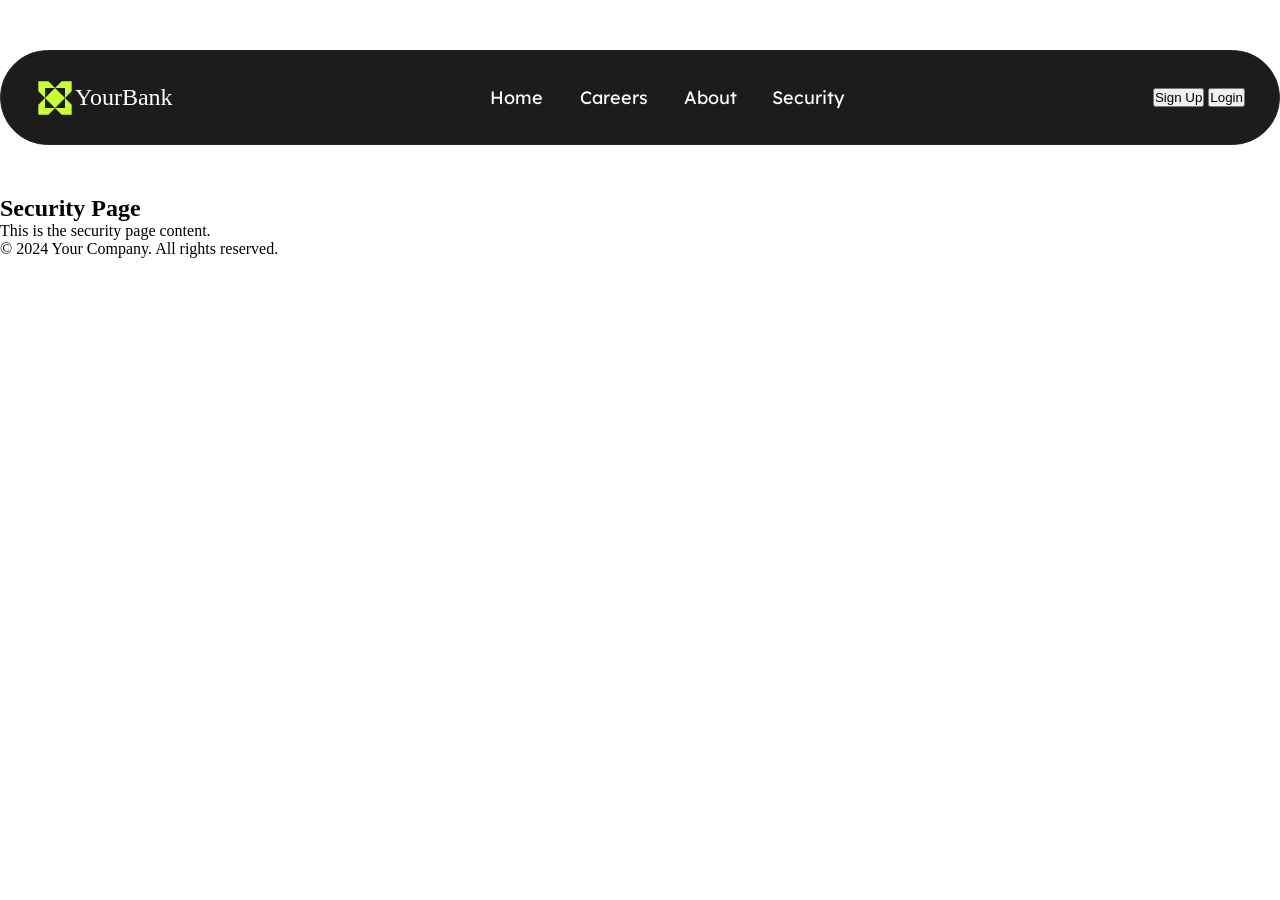
==== security-page.html @ 0df6e076 "WIP: Style for login" ====
<!DOCTYPE html>
<html lang="en">
<head>
    <meta charset="UTF-8">
    <meta name="viewport" content="width=device-width, initial-scale=1.0">
    <title>Security Page</title>
    <link rel="stylesheet" href="./style.css">
    <link rel="preconnect" href="https://fonts.googleapis.com">
    <link rel="preconnect" href="https://fonts.gstatic.com" crossorigin>
    <link href="https://fonts.googleapis.com/css2?family=Be+Vietnam+Pro:ital,wght@0,100;0,200;0,300;0,400;0,500;0,600;0,700;0,800;0,900;1,100;1,200;1,300;1,400;1,500;1,600;1,700;1,800;1,900&family=Lexend:wght@100..900&display=swap" rel="stylesheet">
</head>
<body>
    <!-- Header va navbar -->
    <header>
        <nav class="navbar">
            <div class="navbar__logo">
                <img src="./img/shape-30.svg" alt="Logo YourBank">
                <p>YourBank</p>
            </div>
            <div class="navbar__menu">
                <ul class="navbar__list">
                    <li><a href="#!">Home</a></li>
                    <li><a href="#!">Careers</a></li>
                    <li><a href="#!">About</a></li>
                    <li><a href="#!">Security</a></li>
                </ul>
            </div>
            <div class="navbar__btn">
                <button class="btn btn--secondary">Sign Up</button>
                <button class="btn btn--primary">Login</button>
            </div>
        </nav>
    </header>

    <!-- Main content -->
    <main>
        <section>
            <h1>Security Page</h1>
            <p>This is the security page content.</p>
        </section>
    </main>

    <!-- Footer -->
    <footer>
        <p>&copy; 2024 Your Company. All rights reserved.</p>
    </footer>
</body>
</html>
---- style.css ----
* {
    margin: 0;
    padding: 0;
    box-sizing: border-box;
}

body {
    
}

.navbar {
    color: white;
    background-color: #1C1C1C;

    max-width: 1596px;
    width: 100%;
    height: 95px;
    margin: 50px auto;

    display: flex;
    justify-content: space-between;
    align-items: center;

    padding: 20px 34px;

    position: relative;

    border: 1px solid #262626;
    border-radius: 100px;
}

.navbar__logo {
    display: flex;
    align-items: center;
    font-size: 24px;
}

.navbar__list {
    display: flex;
    justify-content: center;
    align-items: center;
    
    gap: 26px;

    width: 363px;
    height: 51px;
}

.navbar__list li {
    list-style: none;
    width: 112px;

    display: flex;
    justify-content: center;

    transition: all 0.3s ease;
}

.navbar__list a {
    text-decoration: none;
    color: white;

    font-family: "Lexend", sans-serif;
    font-size: 18px;
    font-weight: 400;
    line-height: 1.5;
    letter-spacing: 0%;

    display: inline-flex;
    align-items: center;
    background-color: transparent;
    outline: none;
}

.navbar__list li:hover {
    padding: 12px 20px;

    background-color: #262626;

    border-radius: 82px;
}
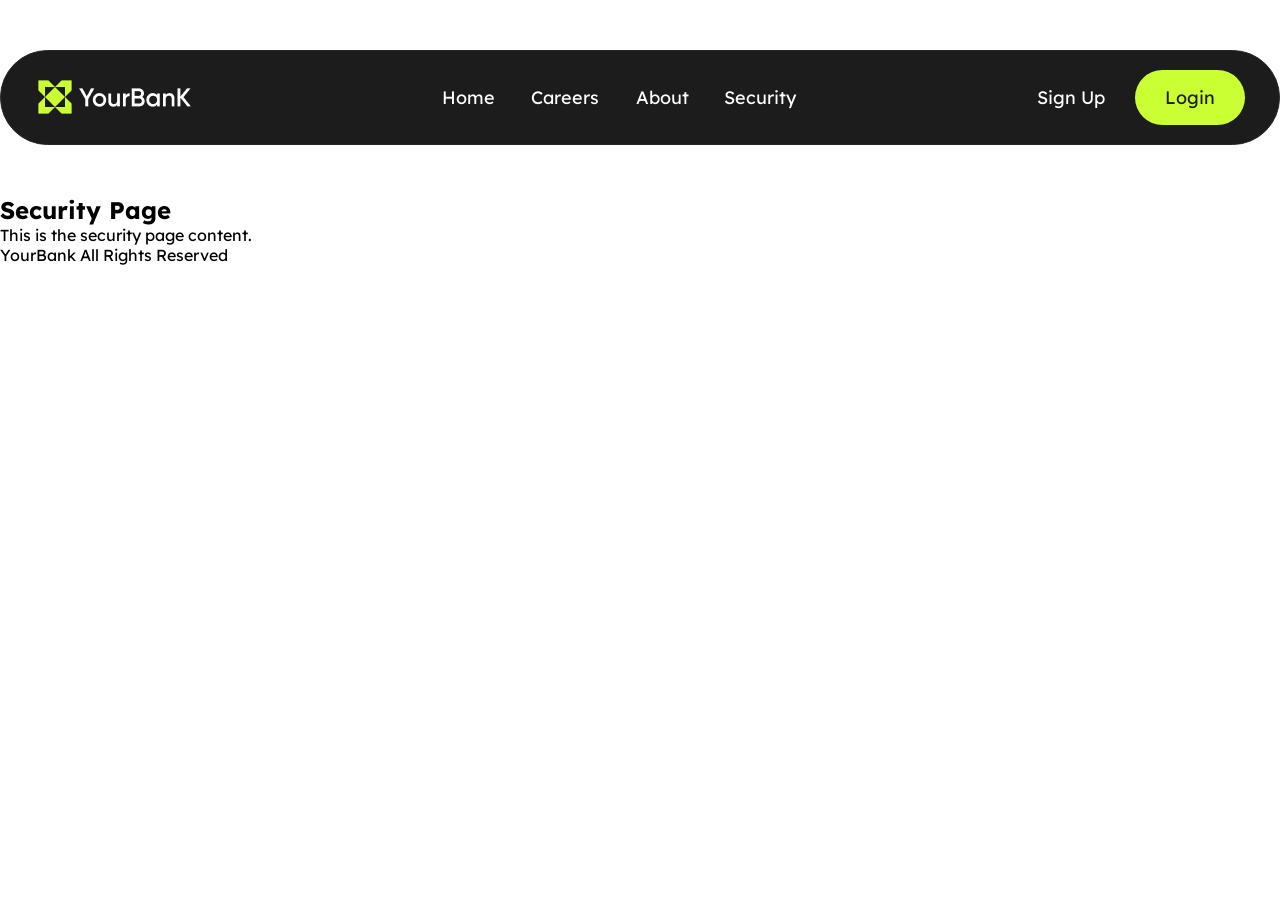
==== commit 005178f4: "Done Header Navbar" ====
--- a/security-page.html
+++ b/security-page.html
@@ -14,8 +14,7 @@
     <header>
         <nav class="navbar">
             <div class="navbar__logo">
-                <img src="./img/shape-30.svg" alt="Logo YourBank">
-                <p>YourBank</p>
+                <img src="./img/Logo.png" alt="Logo YourBank">
             </div>
             <div class="navbar__menu">
                 <ul class="navbar__list">
@@ -25,9 +24,9 @@
                     <li><a href="#!">Security</a></li>
                 </ul>
             </div>
-            <div class="navbar__btn">
-                <button class="btn btn--secondary">Sign Up</button>
-                <button class="btn btn--primary">Login</button>
+            <div class="navbar__actions">
+                <a class="navbar__link navbar__link--signup" href="#!">Sign Up</a>
+                <a class="navbar__link navbar__link--login" href="#!">Login</a>
             </div>
         </nav>
     </header>
@@ -42,7 +41,7 @@
 
     <!-- Footer -->
     <footer>
-        <p>&copy; 2024 Your Company. All rights reserved.</p>
+        <p>YourBank All Rights Reserved</p>
     </footer>
 </body>
 </html>
--- a/style.css
+++ b/style.css
@@ -1,3 +1,7 @@
+:root {
+
+}
+
 * {
     margin: 0;
     padding: 0;
@@ -5,7 +9,7 @@
 }
 
 body {
-    
+    font-family: "Lexend", sans-serif;
 }
 
 .navbar {
@@ -44,6 +48,8 @@
 
     width: 363px;
     height: 51px;
+
+    user-select: none;
 }
 
 .navbar__list li {
@@ -58,9 +64,8 @@
 
 .navbar__list a {
     text-decoration: none;
-    color: white;
+    color: #fff;
 
-    font-family: "Lexend", sans-serif;
     font-size: 18px;
     font-weight: 400;
     line-height: 1.5;
@@ -79,3 +84,34 @@
 
     border-radius: 82px;
 }
+
+.navbar__actions {
+    display: flex;
+    gap: 30px;
+}
+
+.navbar__link {
+    text-decoration: none;
+
+    font-weight: 400;
+    font-style: Regular;
+    font-size: 18px;
+    line-height: 150%;
+    letter-spacing: 0%;
+
+    cursor: pointer;
+    user-select: none;
+}
+
+.navbar__link--signup {
+    display: flex;
+    align-items: center;
+    color: #fff
+}
+
+.navbar__link--login {
+    color: #1c1c1c;
+    background-color: #caff33;
+    padding: 14px 30px;
+    border-radius: 82px;
+}
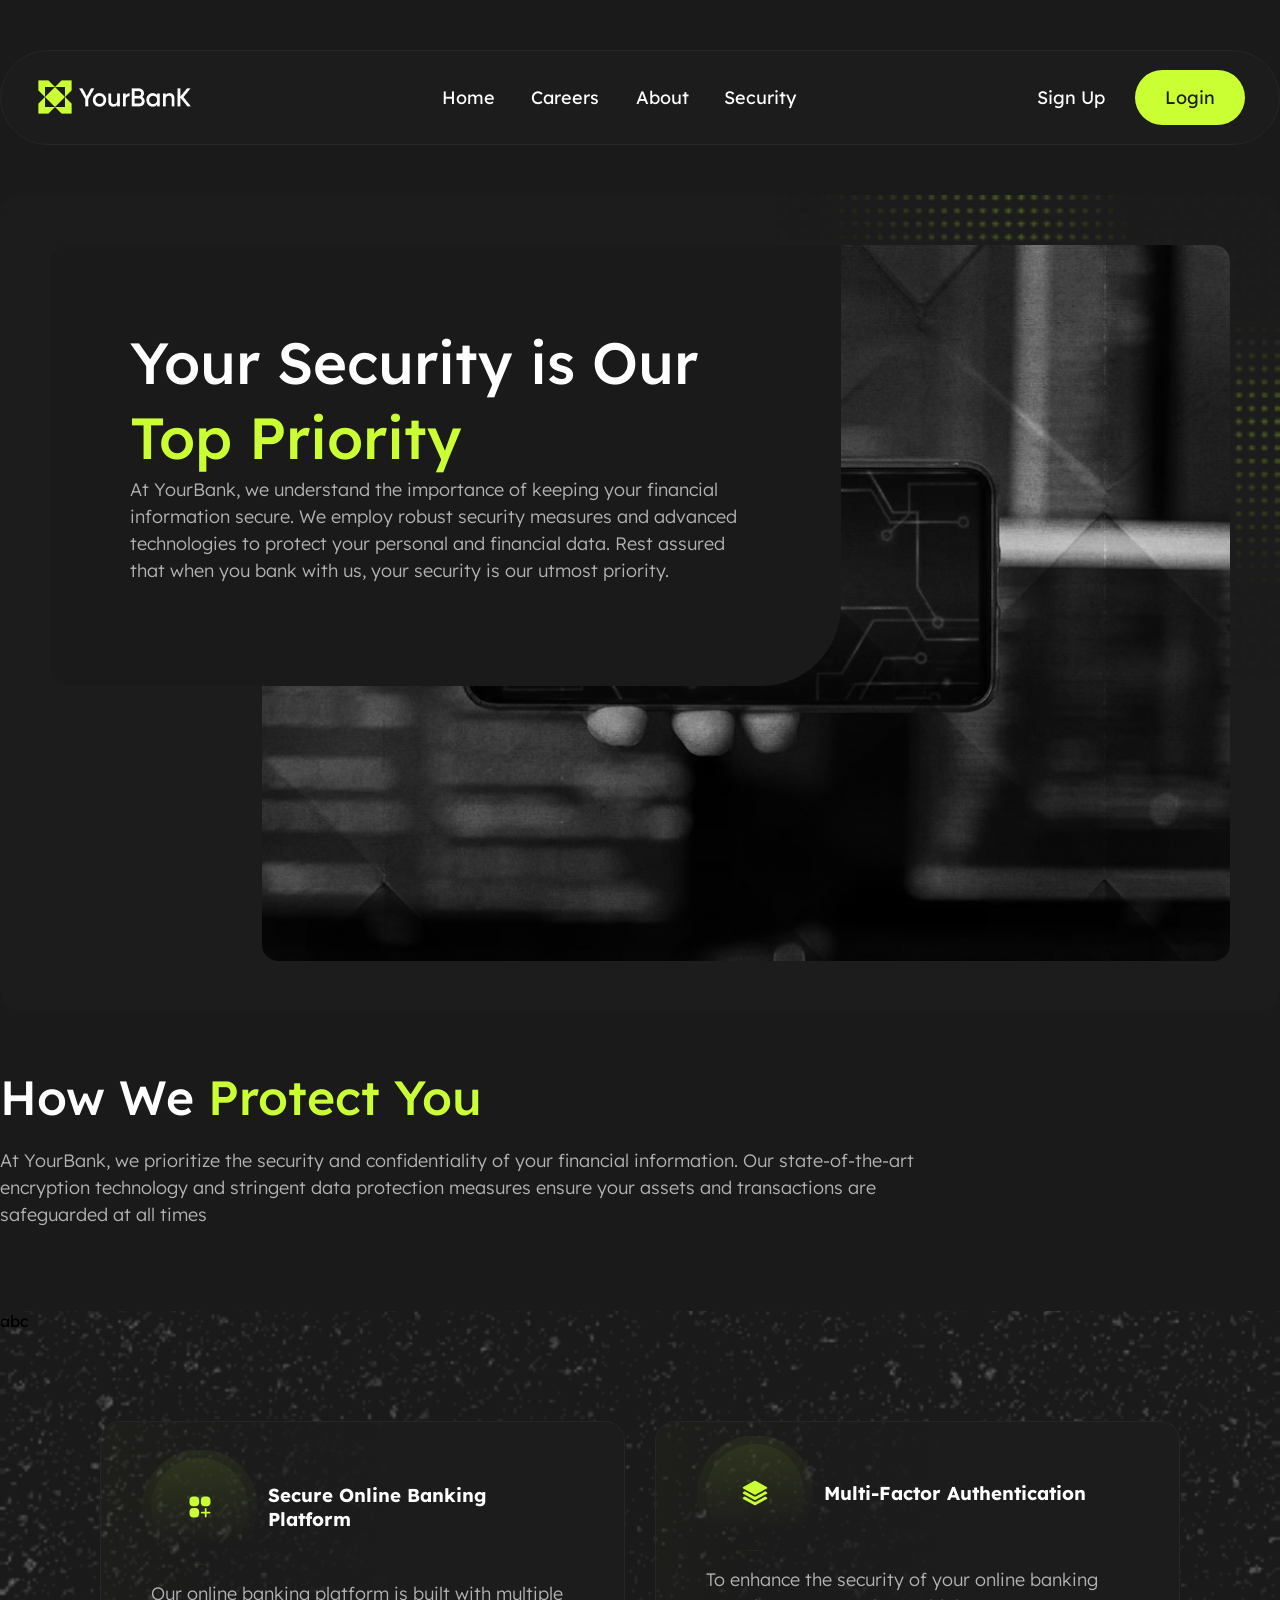
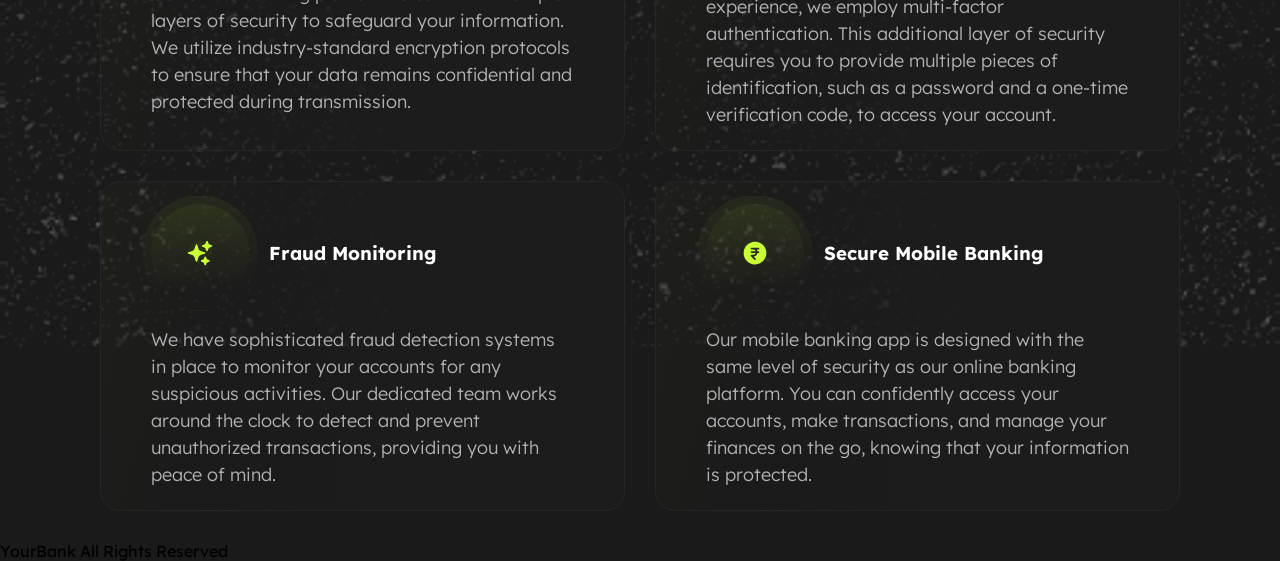
==== commit 42ad0208: "Xong section Security. WIP: Background 4 card" ====
--- a/security-page.html
+++ b/security-page.html
@@ -1,47 +1,147 @@
-<!DOCTYPE html>
+<!doctype html>
 <html lang="en">
-<head>
-    <meta charset="UTF-8">
-    <meta name="viewport" content="width=device-width, initial-scale=1.0">
+  <head>
+    <meta charset="UTF-8" />
+    <meta name="viewport" content="width=device-width, initial-scale=1.0" />
     <title>Security Page</title>
-    <link rel="stylesheet" href="./style.css">
-    <link rel="preconnect" href="https://fonts.googleapis.com">
-    <link rel="preconnect" href="https://fonts.gstatic.com" crossorigin>
-    <link href="https://fonts.googleapis.com/css2?family=Be+Vietnam+Pro:ital,wght@0,100;0,200;0,300;0,400;0,500;0,600;0,700;0,800;0,900;1,100;1,200;1,300;1,400;1,500;1,600;1,700;1,800;1,900&family=Lexend:wght@100..900&display=swap" rel="stylesheet">
-</head>
-<body>
+    <link rel="stylesheet" href="./style.css" />
+    <link rel="preconnect" href="https://fonts.googleapis.com" />
+    <link rel="preconnect" href="https://fonts.gstatic.com" crossorigin />
+    <link
+      href="https://fonts.googleapis.com/css2?family=Be+Vietnam+Pro:ital,wght@0,100;0,200;0,300;0,400;0,500;0,600;0,700;0,800;0,900;1,100;1,200;1,300;1,400;1,500;1,600;1,700;1,800;1,900&family=Lexend:wght@100..900&display=swap"
+      rel="stylesheet"
+    />
+  </head>
+  <body>
     <!-- Header va navbar -->
     <header>
-        <nav class="navbar">
-            <div class="navbar__logo">
-                <img src="./img/Logo.png" alt="Logo YourBank">
-            </div>
-            <div class="navbar__menu">
-                <ul class="navbar__list">
-                    <li><a href="#!">Home</a></li>
-                    <li><a href="#!">Careers</a></li>
-                    <li><a href="#!">About</a></li>
-                    <li><a href="#!">Security</a></li>
-                </ul>
-            </div>
-            <div class="navbar__actions">
-                <a class="navbar__link navbar__link--signup" href="#!">Sign Up</a>
-                <a class="navbar__link navbar__link--login" href="#!">Login</a>
-            </div>
-        </nav>
+      <nav class="navbar">
+        <div class="navbar__logo">
+          <img src="./img/Logo.png" alt="Logo YourBank" />
+        </div>
+        <div class="navbar__menu">
+          <ul class="navbar__list">
+            <li><a href="#!">Home</a></li>
+            <li><a href="#!">Careers</a></li>
+            <li><a href="#!">About</a></li>
+            <li><a href="#!">Security</a></li>
+          </ul>
+        </div>
+        <div class="navbar__actions">
+          <a class="navbar__link navbar__link--signup" href="#!">Sign Up</a>
+          <a class="navbar__link navbar__link--login" href="#!">Login</a>
+        </div>
+      </nav>
     </header>
 
     <!-- Main content -->
     <main>
-        <section>
-            <h1>Security Page</h1>
-            <p>This is the security page content.</p>
-        </section>
+      <!-- Hero Section -->
+      <section class="hero__container">
+        <div class="hero__content">
+          <h1 class="hero__title">
+            Your Security is Our
+            <span class="hero__hightlight">Top Priority</span>
+          </h1>
+
+          <p class="hero__desc">
+            At YourBank, we understand the importance of keeping your financial
+            information secure. We employ robust security measures and advanced
+            technologies to protect your personal and financial data. Rest
+            assured that when you bank with us, your security is our utmost
+            priority.
+          </p>
+        </div>
+
+        <div class="hero__image">
+          <img src="./img/hero.png" alt="Security Image" />
+        </div>
+
+        <div class="hero__abstract-design">
+          <img src="./img/Abstract-Design-4.png" alt="Abstract Design" />
+        </div>
+      </section>
+
+      <!-- Protection Section -->
+      <section class="protection">
+        <div class="protection__container">
+          <div class="protection__bg-img">abc</div>
+          <div class="protection__header">
+            <h2>How We <span>Protect You</span></h2>
+            <p>
+              At YourBank, we prioritize the security and confidentiality of
+              your financial information. Our state-of-the-art encryption
+              technology and stringent data protection measures ensure your
+              assets and transactions are safeguarded at all times
+            </p>
+          </div>
+          <!-- Protection Cards -->
+          <div class="protection__list">
+            <article class="protection__card">
+              <div class="protection__card-header">
+                <div class="protection__icon">
+                  <img src="./img/icon-secure.svg" alt="Secure Banking Icon" />
+                </div>
+                <h3>Secure Online Banking Platform</h3>
+              </div>
+              <p>
+                Our online banking platform is built with multiple layers of
+                security to safeguard your information. We utilize
+                industry-standard encryption protocols to ensure that your data
+                remains confidential and protected during transmission.
+              </p>
+            </article>
+            <article class="protection__card">
+              <div class="protection__card-header">
+                <div class="protection__icon">
+                  <img src="./img/icon-multi.svg" alt="Secure Banking Icon" />
+                </div>
+                <h3>Multi-Factor Authentication</h3>
+              </div>
+              <p>
+                To enhance the security of your online banking experience, we
+                employ multi-factor authentication. This additional layer of
+                security requires you to provide multiple pieces of
+                identification, such as a password and a one-time verification
+                code, to access your account.
+              </p>
+            </article>
+            <article class="protection__card">
+              <div class="protection__card-header">
+                <div class="protection__icon">
+                  <img src="./img/icon-fraud.svg" alt="Secure Banking Icon" />
+                </div>
+                <h3>Fraud Monitoring</h3>
+              </div>
+              <p>
+                We have sophisticated fraud detection systems in place to
+                monitor your accounts for any suspicious activities. Our
+                dedicated team works around the clock to detect and prevent
+                unauthorized transactions, providing you with peace of mind.
+              </p>
+            </article>
+            <article class="protection__card">
+              <div class="protection__card-header">
+                <div class="protection__icon">
+                  <img src="./img/icon-mobile.svg" alt="Secure Banking Icon" />
+                </div>
+                <h3>Secure Mobile Banking</h3>
+              </div>
+              <p>
+                Our mobile banking app is designed with the same level of
+                security as our online banking platform. You can confidently
+                access your accounts, make transactions, and manage your
+                finances on the go, knowing that your information is protected.
+              </p>
+            </article>
+          </div>
+        </div>
+      </section>
     </main>
 
     <!-- Footer -->
     <footer>
-        <p>YourBank All Rights Reserved</p>
+      <p>YourBank All Rights Reserved</p>
     </footer>
-</body>
-</html>+  </body>
+</html>
--- a/style.css
+++ b/style.css
@@ -1,117 +1,394 @@
 :root {
-
+  --background-container: #1c1c1c;
+  --background-body: #1a1a1a;
+  --color-desc: #b3b3b3;
+  --color-highlight: #caff33;
 }
 
 * {
-    margin: 0;
-    padding: 0;
-    box-sizing: border-box;
+  margin: 0;
+  padding: 0;
+  box-sizing: border-box;
 }
 
 body {
-    font-family: "Lexend", sans-serif;
+  background-color: var(--background-body);
+  font-family: "Lexend", sans-serif;
 }
 
 .navbar {
-    color: white;
-    background-color: #1C1C1C;
-
-    max-width: 1596px;
-    width: 100%;
-    height: 95px;
-    margin: 50px auto;
-
-    display: flex;
-    justify-content: space-between;
-    align-items: center;
-
-    padding: 20px 34px;
-
-    position: relative;
-
-    border: 1px solid #262626;
-    border-radius: 100px;
+  color: white;
+  background-color: var(--background-container);
+
+  max-width: 1596px;
+  width: 100%;
+  height: 95px;
+  margin: 50px auto;
+
+  display: flex;
+  justify-content: space-between;
+  align-items: center;
+
+  padding: 20px 34px;
+
+  position: relative;
+
+  border: 1px solid #262626;
+  border-radius: 100px;
 }
 
 .navbar__logo {
-    display: flex;
-    align-items: center;
-    font-size: 24px;
+  display: flex;
+  align-items: center;
+  font-size: 24px;
 }
 
 .navbar__list {
-    display: flex;
-    justify-content: center;
-    align-items: center;
-    
-    gap: 26px;
-
-    width: 363px;
-    height: 51px;
-
-    user-select: none;
+  display: flex;
+  justify-content: center;
+  align-items: center;
+
+  gap: 26px;
+
+  width: 363px;
+  height: 51px;
+
+  user-select: none;
 }
 
 .navbar__list li {
-    list-style: none;
-    width: 112px;
-
-    display: flex;
-    justify-content: center;
-
-    transition: all 0.3s ease;
+  list-style: none;
+  width: 112px;
+
+  display: flex;
+  justify-content: center;
+
+  transition: all 0.3s ease;
 }
 
 .navbar__list a {
-    text-decoration: none;
-    color: #fff;
-
-    font-size: 18px;
-    font-weight: 400;
-    line-height: 1.5;
-    letter-spacing: 0%;
-
-    display: inline-flex;
-    align-items: center;
-    background-color: transparent;
-    outline: none;
+  text-decoration: none;
+  color: #fff;
+
+  font-size: 18px;
+  font-weight: 400;
+  line-height: 1.5;
+  letter-spacing: 0%;
+
+  display: inline-flex;
+  align-items: center;
+  background-color: transparent;
+  outline: none;
 }
 
 .navbar__list li:hover {
-    padding: 12px 20px;
-
-    background-color: #262626;
-
-    border-radius: 82px;
+  padding: 12px 20px;
+
+  background-color: #262626;
+
+  border-radius: 82px;
 }
 
 .navbar__actions {
-    display: flex;
-    gap: 30px;
+  display: flex;
+  gap: 30px;
 }
 
 .navbar__link {
-    text-decoration: none;
-
-    font-weight: 400;
-    font-style: Regular;
-    font-size: 18px;
-    line-height: 150%;
-    letter-spacing: 0%;
-
-    cursor: pointer;
-    user-select: none;
+  text-decoration: none;
+
+  font-weight: 400;
+  font-style: Regular;
+  font-size: 18px;
+  line-height: 150%;
+  letter-spacing: 0%;
+
+  cursor: pointer;
+  user-select: none;
 }
 
 .navbar__link--signup {
-    display: flex;
-    align-items: center;
-    color: #fff
+  display: flex;
+  align-items: center;
+  color: #fff;
 }
 
 .navbar__link--login {
-    color: #1c1c1c;
-    background-color: #caff33;
-    padding: 14px 30px;
-    border-radius: 82px;
-}+  color: #1c1c1c;
+  background-color: var(--color-highlight);
+  padding: 14px 30px;
+  border-radius: 82px;
+}
+
+.hero__container {
+  max-width: 1599px;
+  width: 100%;
+  height: 816px;
+  margin: 0 auto;
+
+  background-color: var(--background-container);
+
+  border-radius: 20px;
+
+  position: relative;
+
+  padding: 50px;
+}
+
+.hero__content {
+  position: absolute;
+  color: #fff;
+  width: 791px;
+  height: 441px;
+
+  padding: 80px;
+  gap: 23px;
+
+  background-color: var(--background-body);
+
+  border-top-left-radius: 20px;
+  border-bottom-left-radius: 20px;
+  border-bottom-right-radius: 80px;
+
+  z-index: 10000;
+}
+
+.hero__content .hero__title {
+  font-family: Lexend;
+  font-weight: 500;
+  font-style: Medium;
+  font-size: 58px;
+  line-height: 130%;
+  letter-spacing: 0%;
+}
+
+.hero__content .hero__hightlight {
+  color: var(--color-highlight);
+}
+
+.hero__content .hero__desc {
+  font-family: Lexend;
+  font-weight: 300;
+  font-style: Light;
+  font-size: 18px;
+  line-height: 150%;
+  letter-spacing: 0%;
+
+  color: var(--color-desc);
+}
+
+.hero__image img {
+  position: absolute;
+  right: 50px;
+  width: 968px;
+  height: 716px;
+
+  border-radius: 16px;
+
+  z-index: 99;
+}
+
+.hero__abstract-design img {
+  position: absolute;
+  top: 0px;
+  right: 0px;
+  width: 505px;
+  height: 480px;
+
+  border-top-right-radius: 20px;
+
+  z-index: 0;
+}
+
+/* Protection Container */
+.protection__container {
+  position: relative;
+  max-width: 1606px;
+  width: 100%;
+  height: 1030px;
+  margin: 50px auto;
+
+  gap: 200px;
+}
+
+.protection__header {
+  display: flex;
+  flex-direction: column;
+  width: 100%;
+  height: 140px;
+
+  padding-right: 300px;
+  gap: 14px;
+}
+
+.protection__header h2 {
+  color: #fff;
+  font-family: Lexend;
+  font-weight: 500;
+  font-style: Medium;
+  font-size: 48px;
+  line-height: 150%;
+  letter-spacing: 0%;
+}
+
+.protection__header h2 span {
+  color: var(--color-highlight);
+}
+
+.protection__header p {
+  font-family: Lexend;
+  font-weight: 300;
+  font-style: Light;
+  font-size: 18px;
+  line-height: 150%;
+  letter-spacing: 0%;
+
+  color: var(--color-desc);
+}
+
+.protection__container .protection__bg-img {
+  position: absolute;
+  top: 250px;
+  left: 50%;
+  transform: translateX(-50%);
+
+  width: 100%;
+  max-width: 1593px;
+  height: 636.11px;
+
+  object-fit: contain;
+  object-position: center;
+
+  background-image: url(./img/bg-img-protection.png);
+  background-size: cover;
+  background-position: center;
+  background-repeat: no-repeat;
+
+
+
+  z-index: 0;
+}
+
+.protection__list {
+  position: absolute;
+  top: 360px;
+
+  display: flex;
+  flex-wrap: wrap;
+  gap: 30px;
+
+  padding: 0 100px;
+}
+
+.protection__card {
+  display: flex;
+  justify-content: center;
+
+  padding: 50px;
+  flex-direction: column;
+  flex-basis: calc((100% - 30px) / 2);
+  height: 330px;
+
+  border: 1px solid #262626;
+  border-radius: 20px;
+
+  background:
+    linear-gradient(267.5deg, #1c1c1c 40.67%, rgba(28, 28, 28, 0) 99.81%),
+    linear-gradient(
+      106.06deg,
+      rgba(202, 255, 51, 0.05) -29.45%,
+      rgba(202, 255, 51, 0) 27.86%
+    );
+
+  gap: 24px;
+}
+
+.protection__card-header {
+  display: flex;
+  align-items: center;
+
+  color: #fff;
+  gap: 20px;
+}
+
+.protection__card p {
+  font-family: Lexend;
+  font-weight: 300;
+  font-style: Light;
+  font-size: 18px;
+  line-height: 150%;
+  letter-spacing: 0%;
+
+  color: var(--color-desc);
+}
+
+.protection__icon {
+  position: relative;
+  width: 98px;
+  height: 98px;
+  border-radius: 50%;
+
+  display: inline-flex;
+  align-items: center;
+  justify-content: center;
+
+  background: linear-gradient(
+    180deg,
+    rgba(202, 255, 51, 0.1) -66.22%,
+    rgba(202, 255, 51, 0) 85.46%
+  );
+}
+
+.protection__icon::before,
+.protection__icon::after {
+  content: "";
+  position: absolute;
+  left: 50%;
+  top: 50%;
+  border-radius: 50%;
+  transform: translate(-50%, -50%);
+  z-index: 0;
+}
+
+.protection__icon::before {
+  width: 98;
+  height: 98;
+  border-radius: 70px;
+  padding: 12px;
+  gap: 10px;
+  opacity: 1;
+  background: linear-gradient(
+    180deg,
+    rgba(202, 255, 51, 0.05) 0%,
+    rgba(202, 255, 51, 0) 100%
+  );
+}
+
+.protection__icon::after {
+  width: 74px;
+  height: 74px;
+
+  gap: 10px;
+  padding: 20px;
+
+  background: linear-gradient(
+    180deg,
+    rgba(202, 255, 51, 0.1) -66.22%,
+    rgba(202, 255, 51, 0) 85.46%
+  );
+
+  border: 1px solid;
+
+  border-image-source: linear-gradient(
+    180deg,
+    rgba(202, 255, 51, 0.2) -173.65%,
+    rgba(202, 255, 51, 0) 87.22%
+  );
+}
+
+.protection__icon img {
+  position: relative;
+  z-index: 1;
+  width: 28px;
+  height: 28px;
+}
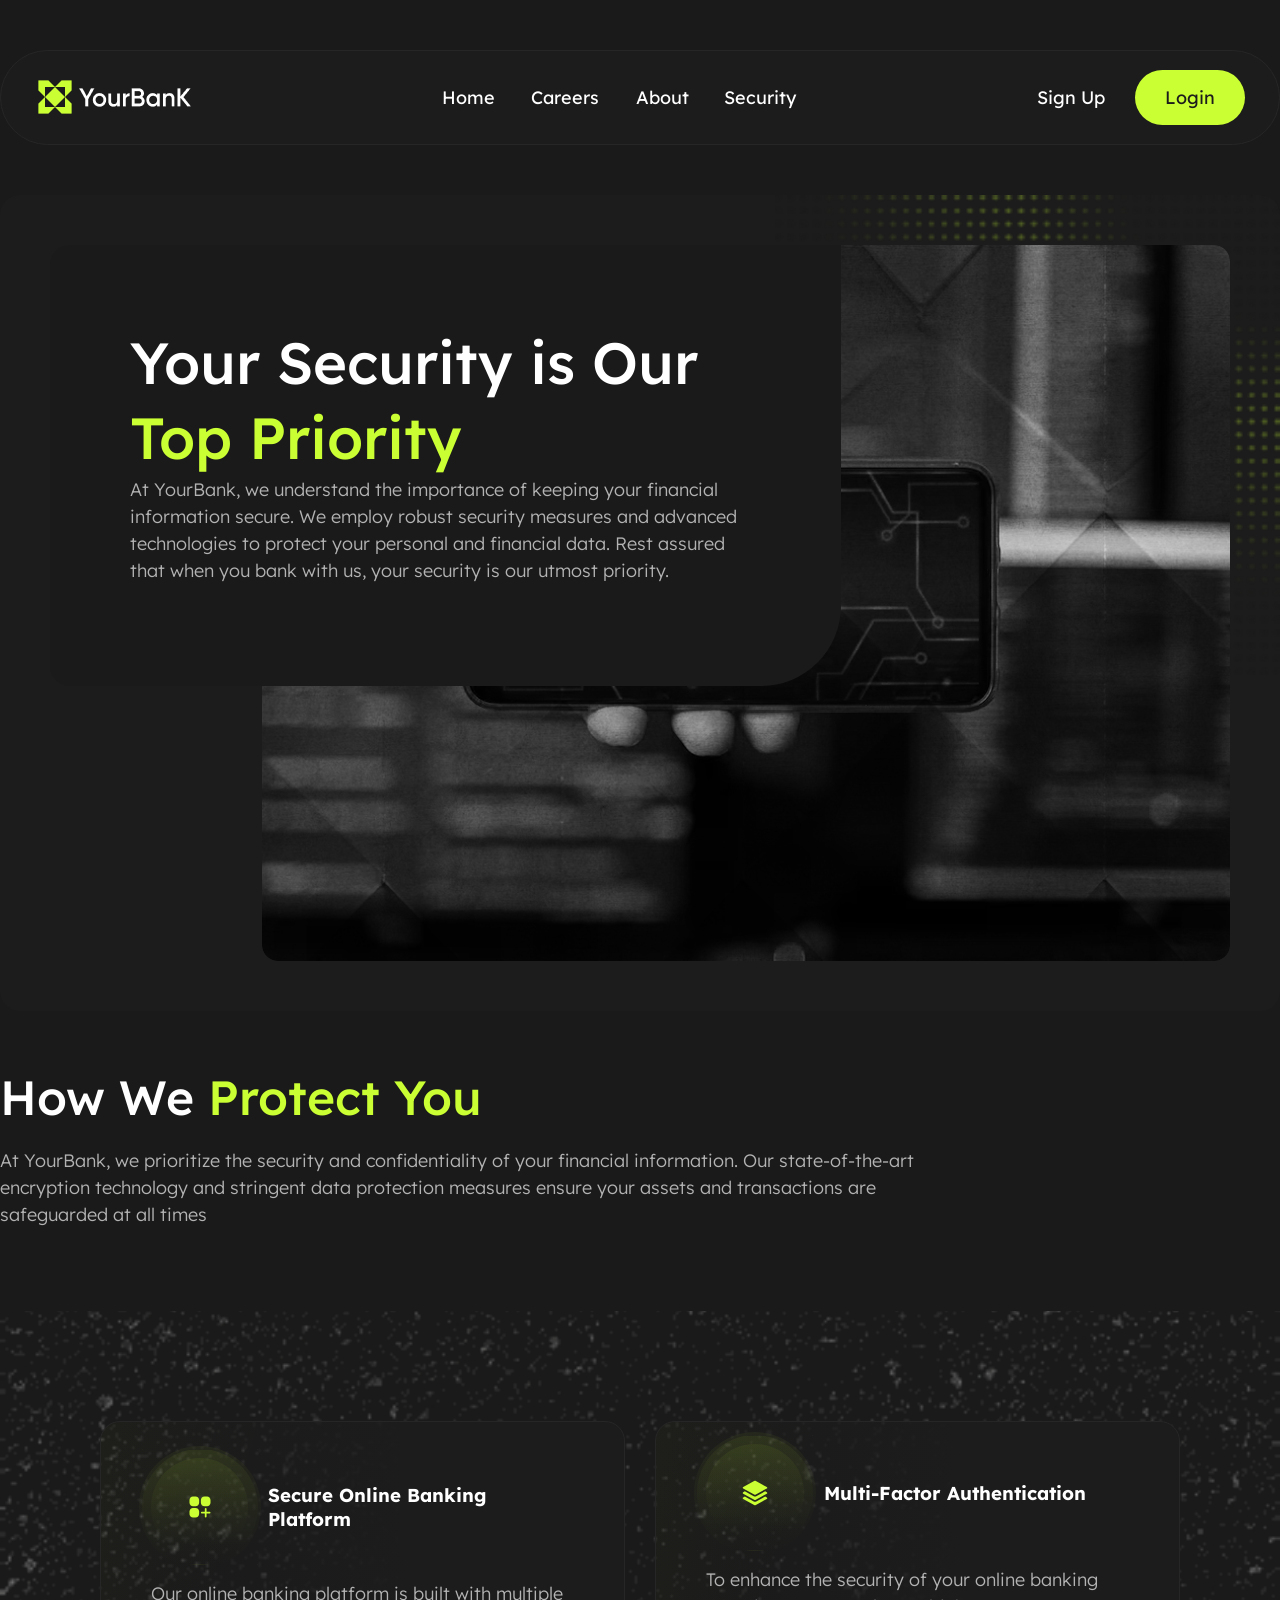
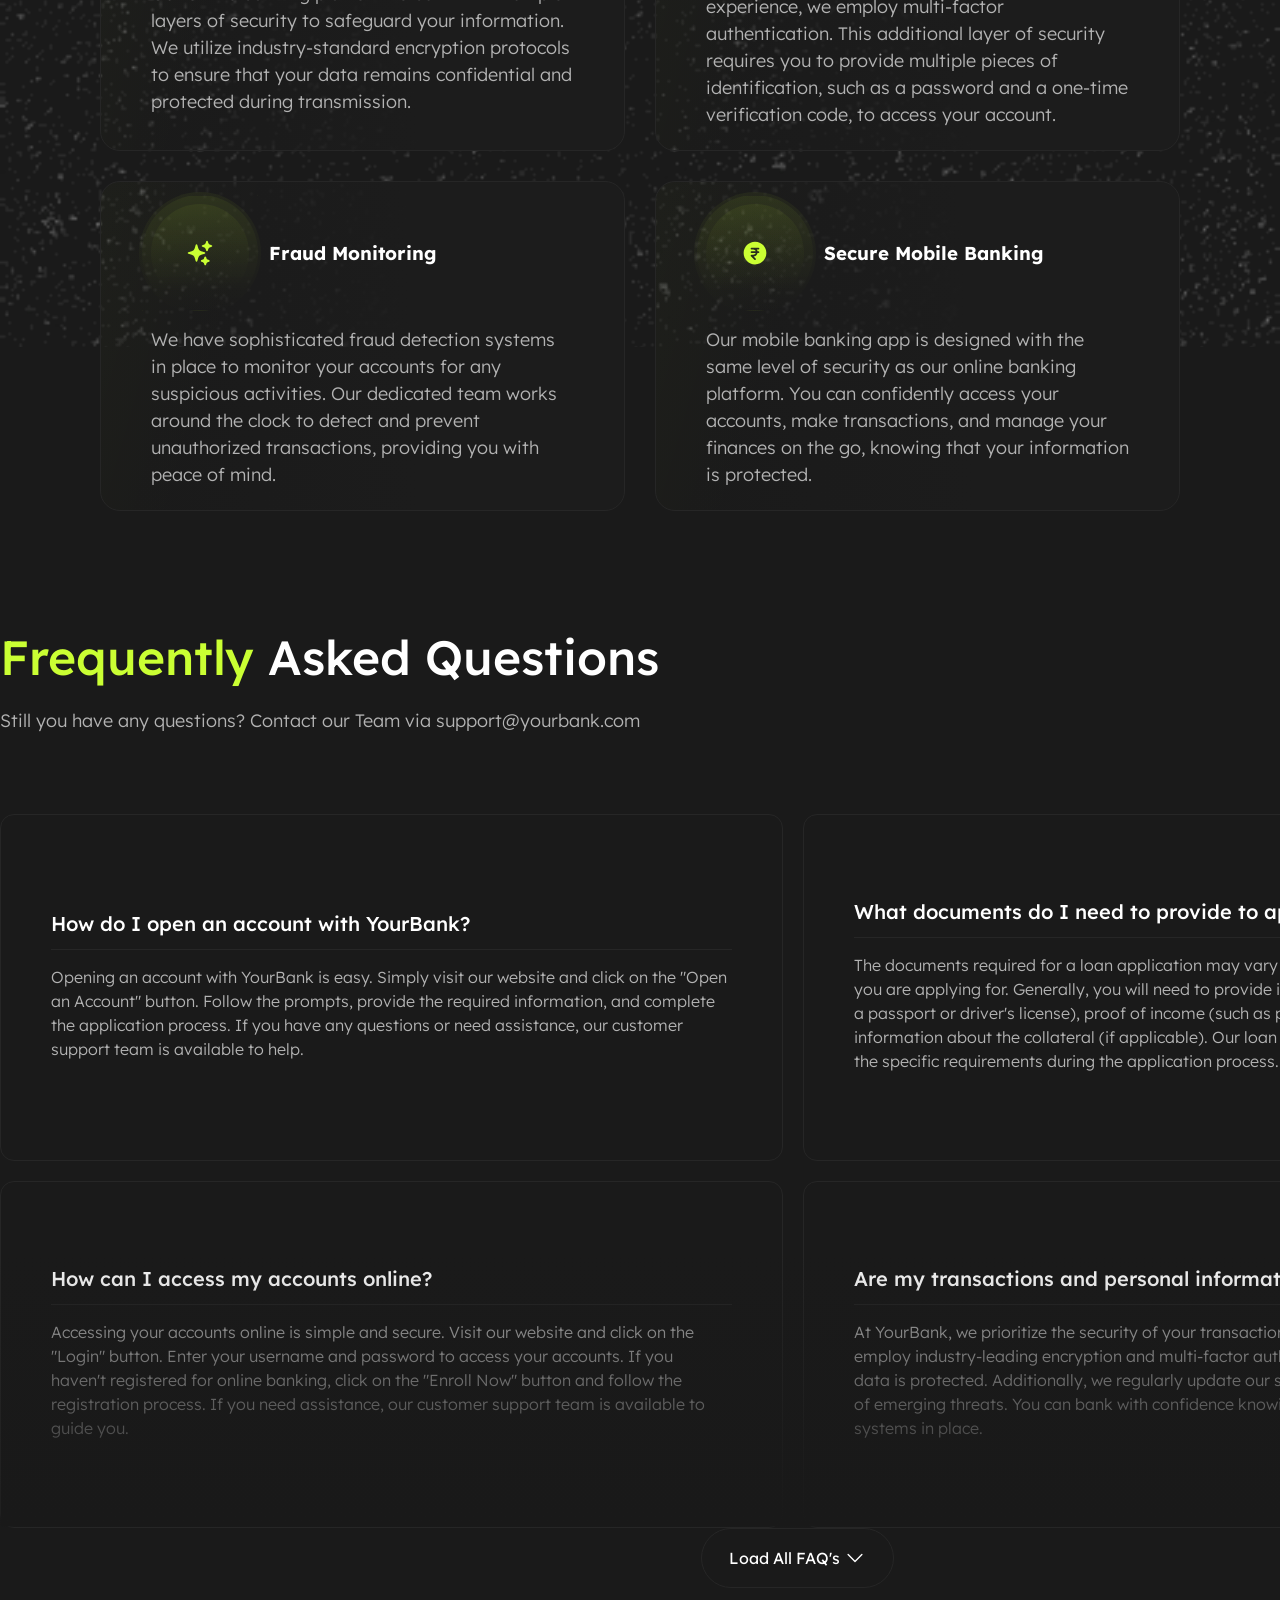
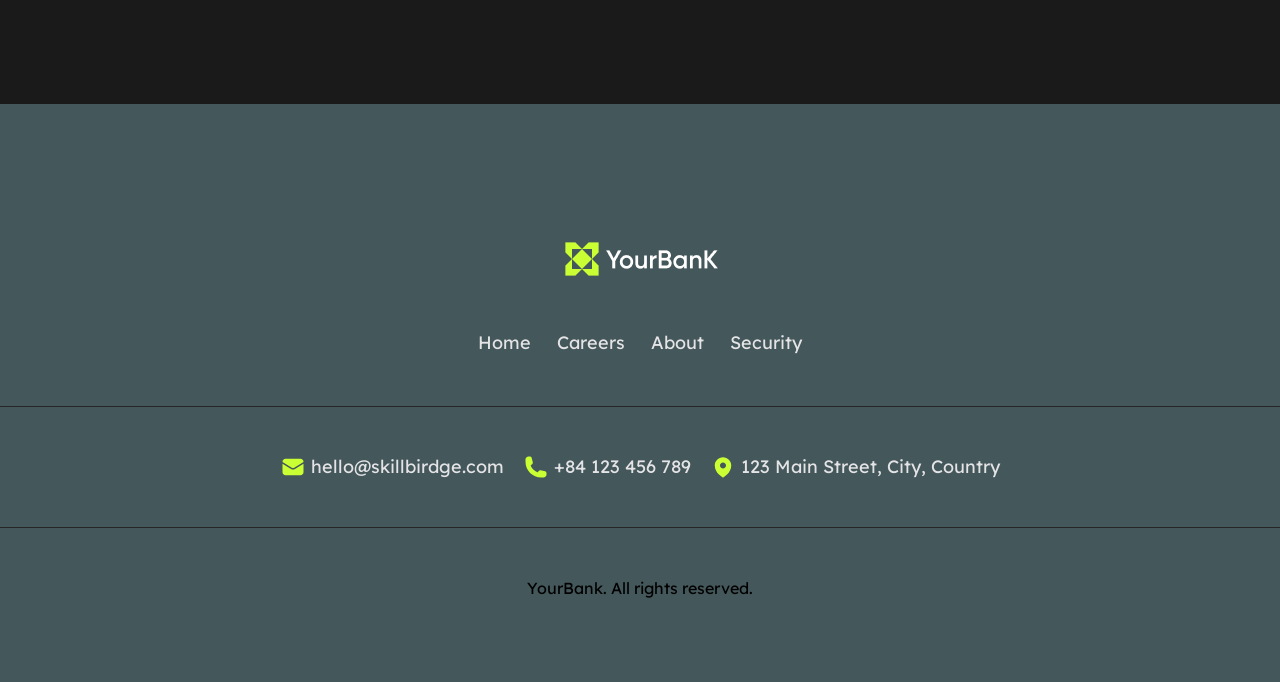
==== commit c9e46d90: "WIP: footer bottom" ====
--- a/security-page.html
+++ b/security-page.html
@@ -65,7 +65,7 @@
       <!-- Protection Section -->
       <section class="protection">
         <div class="protection__container">
-          <div class="protection__bg-img">abc</div>
+          <div class="protection__bg-img"></div>
           <div class="protection__header">
             <h2>How We <span>Protect You</span></h2>
             <p>
@@ -137,11 +137,103 @@
           </div>
         </div>
       </section>
+
+      <section class="faq">
+        <div class="faq-container">
+          <div class="faq-container__header">
+            <h2 class="faq-title"><span class="faq-highlight">Frequently</span> Asked Questions</h2>
+            <p>Still you have any questions? Contact our Team via support@yourbank.com</p>
+          </div>
+
+          <div class="faq-container__list">
+            <!--card 1-->
+            <article class="faq__card">
+              <div class="faq__card-header">
+                <h3>How do I open an account with YourBank?</h3>
+              </div>
+
+              <div class="faq__card-desc">
+                <p>Opening an account with YourBank is easy. Simply visit our website and click on the "Open an Account" button. Follow the prompts, provide the required information, and complete the application process. If you have any questions or need assistance, our customer support team is available to help.</p>
+              </div>
+            </article>
+            <!--card 2-->
+            <article class="faq__card">
+              <div class="faq__card-header">
+                <h3>What documents do I need to provide to apply for a loan?</h3>
+              </div>
+
+              <div class="faq__card-desc">
+                <p>The documents required for a loan application may vary depending on the type of loan you are applying for. Generally, you will need to provide identification documents (such as a passport or driver's license), proof of income (such as pay stubs or tax returns), and information about the collateral (if applicable). Our loan officers will guide you through the specific requirements during the application process.</p>
+              </div>
+            </article>
+            <!--card 3-->
+            <article class="faq__card">
+              <div class="faq__card-header">
+                <h3>How can I access my accounts online?</h3>
+              </div>
+
+              <div class="faq__card-desc">
+                <p>Accessing your accounts online is simple and secure. Visit our website and click on the "Login" button. Enter your username and password to access your accounts. If you haven't registered for online banking, click on the "Enroll Now" button and follow the registration process. If you need assistance, our customer support team is available to guide you.</p>
+              </div>
+            </article>
+            <!--card 4-->
+            <article class="faq__card">
+              <div class="faq__card-header">
+                <h3>Are my transactions and personal information secure?</h3>
+              </div>
+
+              <div class="faq__card-desc">
+                <p>At YourBank, we prioritize the security of your transactions and personal information. We employ industry-leading encryption and multi-factor authentication to ensure that your data is protected. Additionally, we regularly update our security measures to stay ahead of emerging threats. You can bank with confidence knowing that we have robust security systems in place.</p>
+              </div>
+            </article>
+          </div>
+
+          <div class="faq__load-all">
+            <p>Load All FAQ's</p>
+            <svg xmlns="http://www.w3.org/2000/svg" fill="none" viewBox="0 0 24 24" stroke-width="1.5" stroke="currentColor" class="icon-chevron-down">
+              <path stroke-linecap="round" stroke-linejoin="round" d="m19.5 8.25-7.5 7.5-7.5-7.5" />
+            </svg>
+          </div>
+        </div>
+      </section>
     </main>
 
     <!-- Footer -->
-    <footer>
-      <p>YourBank All Rights Reserved</p>
+    <footer class="footer">
+      <div class="footer__header">
+        <div class="footer__logo">
+          <img src="./img/Logo.png" alt="Logo YourBank" />
+        </div>
+        <div class="footer__nav">
+          <ul class="footer__list">
+            <li><a href="#">Home</a></li>
+            <li><a href="#">Careers</a></li>
+            <li><a href="#">About</a></li>
+            <li><a href="#">Security</a></li>
+          </ul>
+        </div>
+      </div>
+
+      <div class="footer__contact">
+        <div class="contact footer__contact-mail">
+          <img src="./img/icon-mail.svg" alt="Mail Icon" class="footer-icon" />
+          <p>hello@skillbirdge.com</p>
+        </div>
+
+        <div class="contact footer__contact-phone">
+          <img src="./img/icon-phone.svg" alt="Phone Icon" class="footer-icon" />
+          <p>+84 123 456 789</p>
+        </div>
+
+        <div class="contact footer__contact-map">
+          <img src="./img/icon-map.svg" alt="Address Icon" class="footer-icon" />
+          <p>123 Main Street, City, Country</p>
+        </div>
+      </div>
+
+      <div class="footer__bottom">
+        <p>YourBank. All rights reserved.</p>
+      </div>
     </footer>
   </body>
 </html>
--- a/style.css
+++ b/style.css
@@ -3,6 +3,7 @@
   --background-body: #1a1a1a;
   --color-desc: #b3b3b3;
   --color-highlight: #caff33;
+  --color-border: #262626;
 }
 
 * {
@@ -33,7 +34,7 @@
 
   position: relative;
 
-  border: 1px solid #262626;
+  border: 1px solid var(--color-border);
   border-radius: 100px;
 }
 
@@ -84,7 +85,7 @@
 .navbar__list li:hover {
   padding: 12px 20px;
 
-  background-color: #262626;
+  background-color: var(--color-border);
 
   border-radius: 82px;
 }
@@ -289,7 +290,7 @@
   flex-basis: calc((100% - 30px) / 2);
   height: 330px;
 
-  border: 1px solid #262626;
+  border: 1px solid var(--color-border);
   border-radius: 20px;
 
   background:
@@ -351,8 +352,8 @@
 }
 
 .protection__icon::before {
-  width: 98;
-  height: 98;
+  width: 98px;
+  height: 98px;
   border-radius: 70px;
   padding: 12px;
   gap: 10px;
@@ -392,3 +393,266 @@
   width: 28px;
   height: 28px;
 }
+
+/* FAQ Container */
+.faq-container {
+  display: flex;
+  flex-direction: column;
+
+  position: relative;
+  width: 1595px;
+  height: 953px;
+  margin: 130px auto;
+  
+  gap: 80px;
+}
+
+.faq-container__header {
+  width: 1595px;
+  height: 113px;
+  padding-right: 300px;
+  display: flex;
+  flex-direction: column;
+  gap: 14px;
+}
+
+.faq-container__header h2 {
+  font-family: Lexend;
+  font-weight: 500;
+  font-style: Medium;
+  font-size: 48px;
+  line-height: 150%;
+  letter-spacing: 0%;
+  color: #fff;
+}
+
+.faq-container__header h2 .faq-highlight {
+  color: var(--color-highlight);
+}
+
+.faq-container__header p {
+  font-family: Lexend;
+  font-weight: 300;
+  font-style: Light;
+  font-size: 18px;
+  line-height: 150%;
+  letter-spacing: 0%;
+  color: var(--color-desc);
+}
+
+.faq-container__list {
+  display: flex;
+  gap: 20px;
+  flex-wrap: wrap;
+
+  width: 100%;
+  max-width: 1595px;
+  /* height: 697px; */
+}
+
+.faq__card {
+  display: flex;
+  justify-content: center;
+
+  flex-direction: column;
+  flex-basis: calc((100% - 30px) / 2);
+  height: 347px;
+
+  border: 1px solid var(--color-border);
+  border-radius: 14px;
+
+  padding: 50px;
+
+  gap: 0;
+}
+
+/* FAQ Title */
+.faq__card-header  h3{
+  font-family: Lexend;
+  font-weight: 500;
+  font-style: Medium;
+  font-size: 20px;
+  line-height: 100%;
+  letter-spacing: 0%;
+  color: #fff; /*doi lai thanh mau #fff*/
+
+  padding-bottom: 15px;
+  border-bottom: 1px solid var(--color-border);
+}
+
+/* FAQ Description */
+.faq__card-desc p {
+  font-family: Lexend;
+  font-weight: 300;
+  font-style: Light;
+  font-size: 16px;
+  line-height: 150%;
+  letter-spacing: 0%;
+  color: var(--color-desc);
+
+  margin-top: 15px;
+}
+
+.faq__load-all {
+  display: flex;
+  align-items: center;
+  justify-content: center;
+
+  width: 193px;
+  height: 63px;
+  gap: 4px;
+  padding-top: 18px;
+  padding-right: 24px;
+  padding-bottom: 18px;
+  padding-left: 24px;
+  border-radius: 100px;
+  border-width: 1px;
+  border-style: solid;
+  border-color: var(--color-border);
+
+  color: #fff;
+  font-family: Lexend;
+
+  margin: 0 auto;
+
+  position: relative;
+  top: -80px;
+
+  cursor: pointer;
+  user-select: none;
+}
+
+.icon-chevron-down {
+  width: 22px;
+  height: 22px;
+}
+
+.faq__load-all::before {
+  content: "";
+  position: absolute;
+  top: -140px;
+  left: 50%;
+  transform: translate(-50%, -50%);
+  width: 1595px;
+  height: 275px;
+  background: linear-gradient(180deg, rgba(25, 25, 25, 0) 0%, #191919 100%);
+
+  opacity: 1;
+
+  user-select: none;
+  
+  z-index: 9999;
+}
+
+
+/*Footer*/
+.footer {
+  display: flex;
+  justify-content: center;
+  align-items: center;
+  flex-direction: column;
+
+  width: 100%;
+  height: 578px;
+
+  gap: 50px;
+  padding-top: 100px;
+  padding-right: 162px;
+  padding-bottom: 50px;
+  padding-left: 162px;
+  background: rgb(68, 87, 90);;
+}
+
+
+/* Logo & nav */
+.footer__header {
+  width: 1596px;
+  height: 117px;
+  gap: 50px;
+
+
+  display: flex;
+  justify-content: center;
+  align-items: center;
+  flex-direction: column;
+  gap: 50px;
+}
+
+.footer__logo {
+  width: 155.8333282470703px;
+  height: 40px;
+}
+
+.footer__list {
+  width: 323px;
+  height: 27px;
+  display: flex;
+  justify-content: center;
+  align-items: center;
+  flex-direction: row;
+  gap: 26px;
+}
+
+.footer__list li {
+  list-style: none;
+  width: 112px;
+
+  display: flex;
+  justify-content: center;
+
+  transition: all 0.3s ease;
+}
+
+.footer__list a {
+  text-decoration: none;
+  font-family: Lexend;
+  font-weight: 400;
+  font-style: Regular;
+  font-size: 18px;
+  line-height: 150%;
+  letter-spacing: 0%;
+  color: #e4e4e7;
+
+  display: inline-flex;
+  align-items: center;
+  background-color: transparent;
+  outline: none;
+
+  user-select: none;
+}
+
+/* Footer contact */
+.footer-icon {
+  width: 24px;
+  height: 24px;
+}
+
+.footer__contact {
+  display: flex;
+  justify-content: center;
+  align-items: center;
+  width: 1596px;
+  height: 27px;
+  
+  gap: 20px;
+
+  border-top: 1px solid var(--color-border);
+  border-bottom: 1px solid var(--color-border);
+  padding: 60px;
+}
+
+.footer__contact .contact {
+  font-family: Lexend;
+  font-weight: 400;
+  font-style: Regular;
+  font-size: 18px;
+  line-height: 150%;
+  letter-spacing: 0%;
+
+  color: #e4e4e7;
+
+  display: inline-flex;
+  justify-content: center;
+  align-items: center;
+  gap: 6px;
+} 
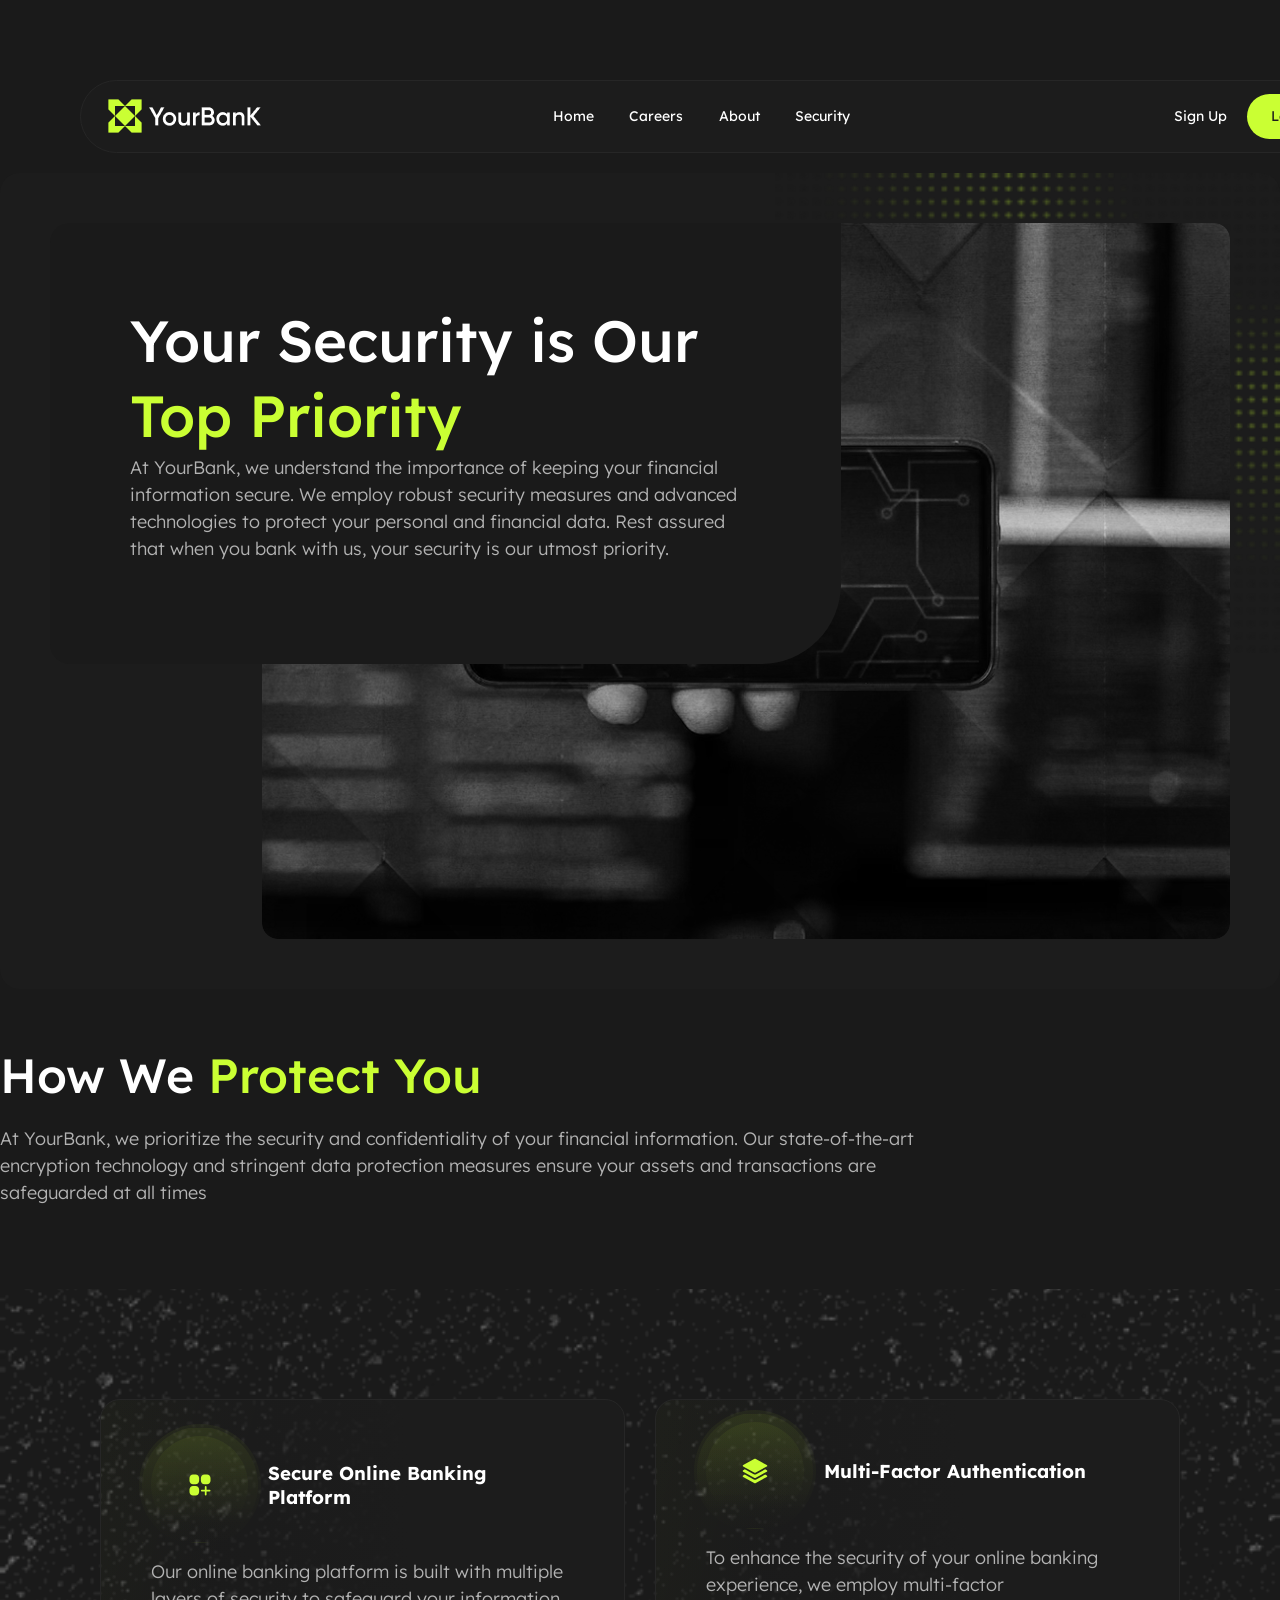
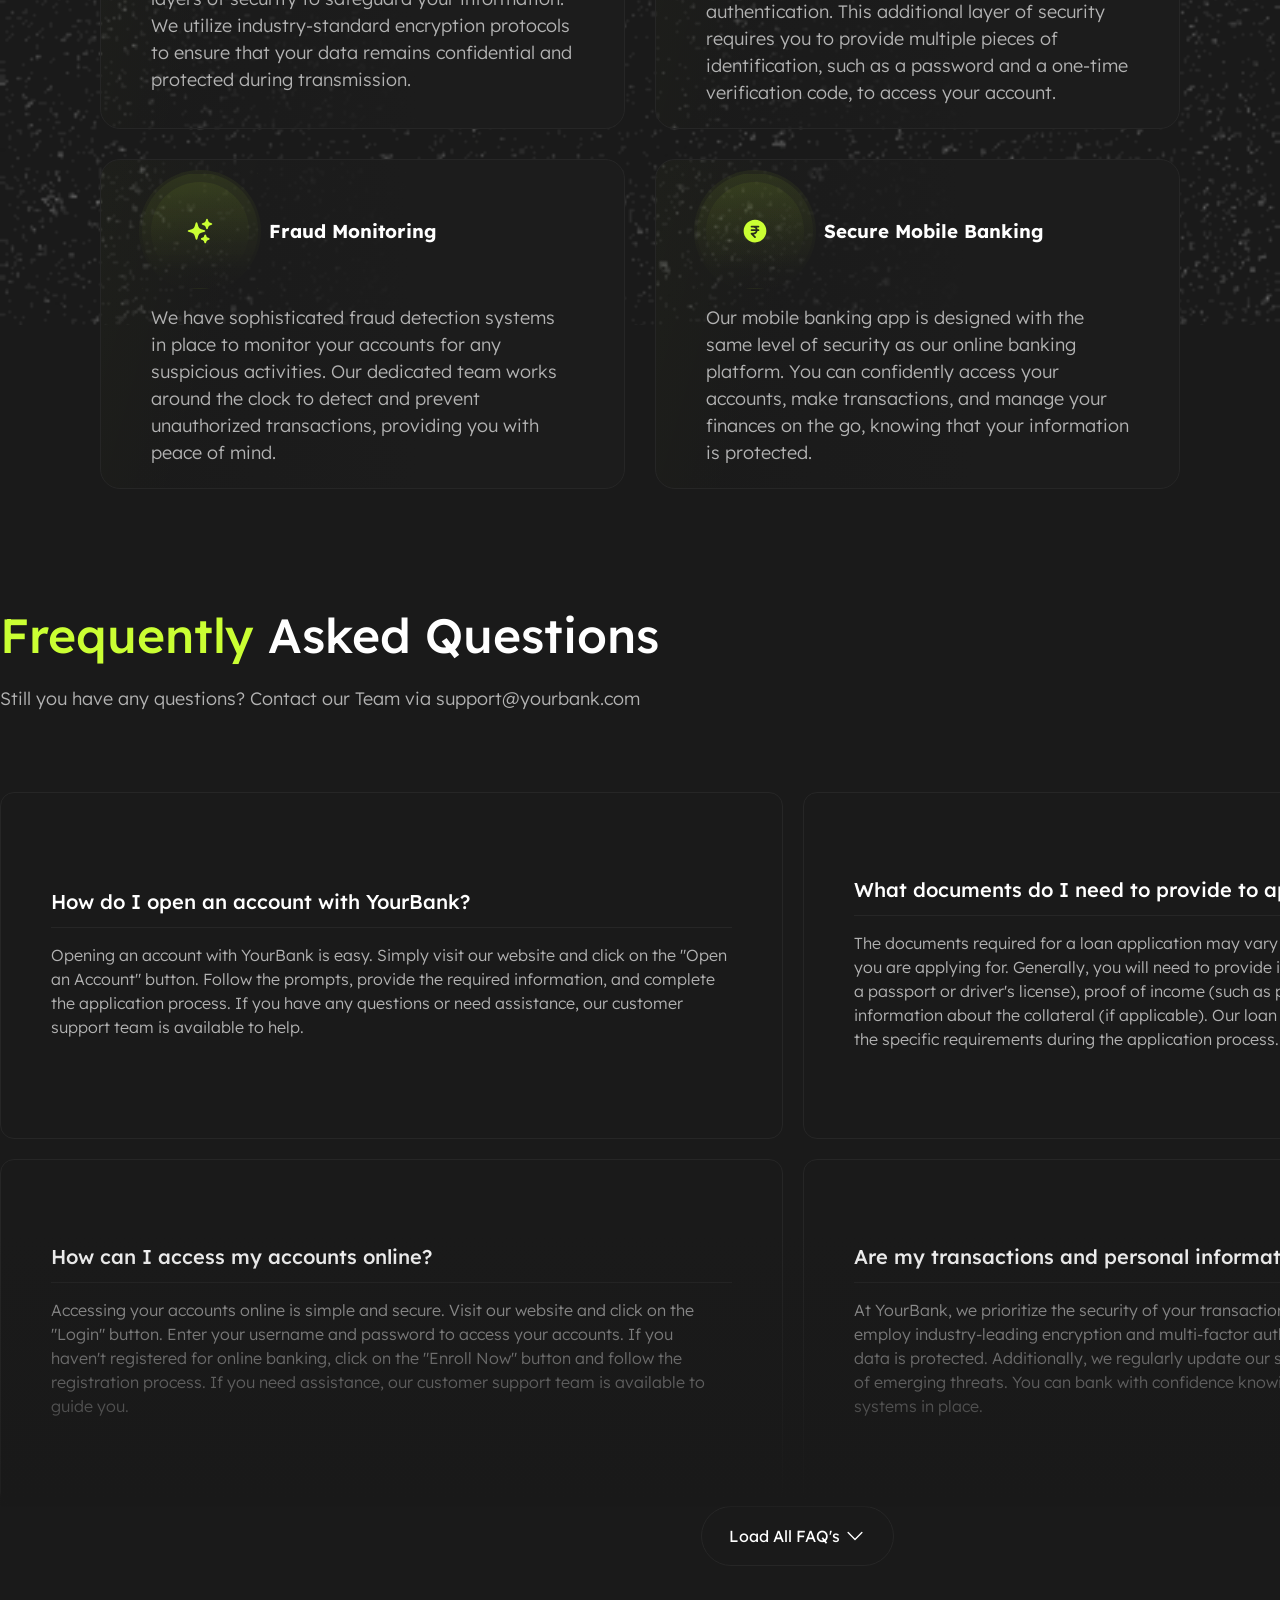
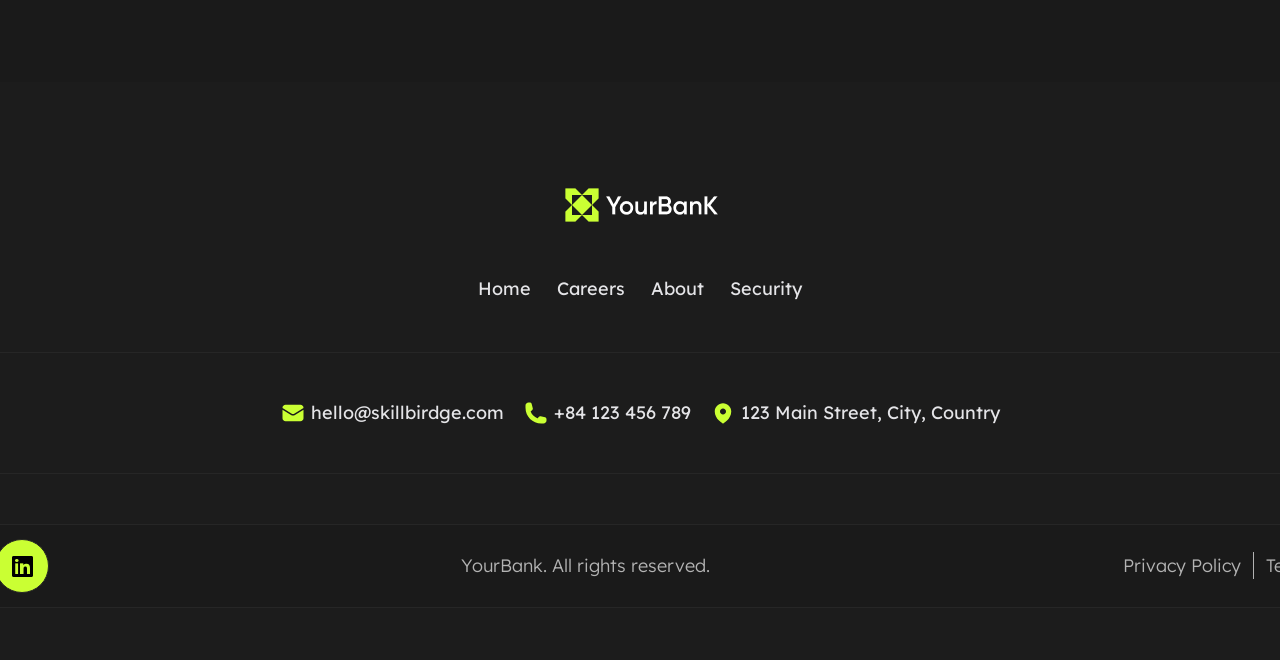
==== commit d3bdd578: "WIP: Hero section" ====
--- a/security-page.html
+++ b/security-page.html
@@ -11,6 +11,8 @@
       href="https://fonts.googleapis.com/css2?family=Be+Vietnam+Pro:ital,wght@0,100;0,200;0,300;0,400;0,500;0,600;0,700;0,800;0,900;1,100;1,200;1,300;1,400;1,500;1,600;1,700;1,800;1,900&family=Lexend:wght@100..900&display=swap"
       rel="stylesheet"
     />
+     <link rel="stylesheet"
+          href="https://cdnjs.cloudflare.com/ajax/libs/font-awesome/6.7.2/css/all.min.css">
   </head>
   <body>
     <!-- Header va navbar -->
@@ -232,7 +234,20 @@
       </div>
 
       <div class="footer__bottom">
-        <p>YourBank. All rights reserved.</p>
+        <div class="footer__social">
+          <a class="social-icon" href="#!"><i class="fa-brands fa-facebook" style="color: rgb(0, 0, 0);"></i></a>
+          <a class="social-icon" href="#!"><i class="fa-brands fa-twitter" style="color: rgb(0, 0, 0);"></i></a>
+          <a class="social-icon" href="#!"><i class="fa-brands fa-linkedin" style="color: rgb(0, 0, 0);"></i></a>
+        </div>
+
+        <div class="footer__copyright">
+          <p>YourBank. All rights reserved.</p>
+        </div>
+
+        <div class="footer__policy">
+          <a class="footer__policy-link" href="#!">Privacy Policy</a>
+          <a class="footer__terms-link" href="#!">Terms of Service</a>
+        </div>
       </div>
     </footer>
   </body>
--- a/style.css
+++ b/style.css
@@ -72,6 +72,7 @@
   color: #fff;
 
   font-size: 18px;
+  font-style: Regular;
   font-weight: 400;
   line-height: 1.5;
   letter-spacing: 0%;
@@ -530,7 +531,7 @@
 .faq__load-all::before {
   content: "";
   position: absolute;
-  top: -140px;
+  top: -138px;
   left: 50%;
   transform: translate(-50%, -50%);
   width: 1595px;
@@ -560,7 +561,7 @@
   padding-right: 162px;
   padding-bottom: 50px;
   padding-left: 162px;
-  background: rgb(68, 87, 90);;
+  background: var(--background-container);
 }
 
 
@@ -655,4 +656,148 @@
   justify-content: center;
   align-items: center;
   gap: 6px;
-} +} 
+
+.footer__bottom {
+  width: 1596px;
+  height: 84px;
+  justify-content: space-between;
+
+  padding-top: 16px;
+  padding-right: 30px;
+  padding-bottom: 16px;
+  padding-left: 16px;
+  border-radius: 100px;
+  border-width: 1px;
+  border-style: solid;
+  border-color: var(--color-border);
+
+
+  display: flex;
+  align-items: center;
+  justify-content: space-between;
+
+  background-color: var(--background-body);
+}
+
+.footer__social {
+  display: flex;
+  align-items: center;
+  gap: 14px;
+}
+
+.footer__social .social-icon {
+  width: 54px;
+  height: 54px;
+  border: 1px solid var(--color-border);
+  border-radius: 50%;
+
+  display: inline-flex;
+  justify-content: center;
+  align-items: center;
+  background-color: #caff33;
+
+  text-decoration: none;
+}
+
+.footer__social .social-icon i {
+  font-size: 24px;
+}
+
+.footer__copyright {
+  width: 250px;
+  height: 27px;
+  font-family: Lexend;
+  font-weight: 300;
+  font-style: Light;
+  font-size: 18px;
+  line-height: 150%;
+  letter-spacing: 0%;
+
+  color: var(--color-desc);
+}
+
+.footer__policy {
+  display: flex;
+  align-items: center;
+  gap: 12px;
+}
+
+.footer__policy a {
+  font-family: Lexend;
+  font-weight: 300;
+  font-style: Light;
+  font-size: 18px;
+  line-height: 150%;
+  letter-spacing: 0%;
+
+  color: var(--color-desc);
+
+  text-decoration: none;
+}
+
+.footer__policy-link {
+  padding-right: 12px;
+  border-right: 1px solid var(--color-desc);
+}
+
+@media (max-width: 1440px) {
+   .navbar {
+    width: 1280px;
+    height: 73px;
+    top: 30px;
+    left: 80px;
+    justify-content: space-between;
+    padding-top: 14px;
+    padding-right: 24px;
+    padding-bottom: 14px;
+    padding-left: 24px;
+    border-radius: 100px;
+    border-width: 1px;
+   }
+
+   .navbar__logo {
+    font-size: 20px;
+    width: 116.87499237060547px;
+    height: 30px;
+   }
+
+   .navbar__list {
+    width: 306px;
+    height: 41px;
+   }
+
+    .navbar__list a {
+      font-family: Lexend;
+      font-weight: 400;
+      font-style: Regular;
+      font-size: 14px;
+    }
+
+    .navbar__list li:hover {
+      padding: 10px 18px;
+    }
+
+    .navbar__actions {
+      gap: 20px;
+      width: 161px;
+      height: 45px;
+    }
+
+    .navbar__link--login {
+      width: 87px;
+      height: 45px;
+      padding-top: 12px;
+      padding-right: 24px;
+      padding-bottom: 12px;
+      padding-left: 24px;
+      gap: 10px;
+    }
+
+    .navbar__link {
+      font-family: Lexend;
+      font-weight: 400;
+      font-style: Regular;
+      font-size: 14px;
+    }
+}
